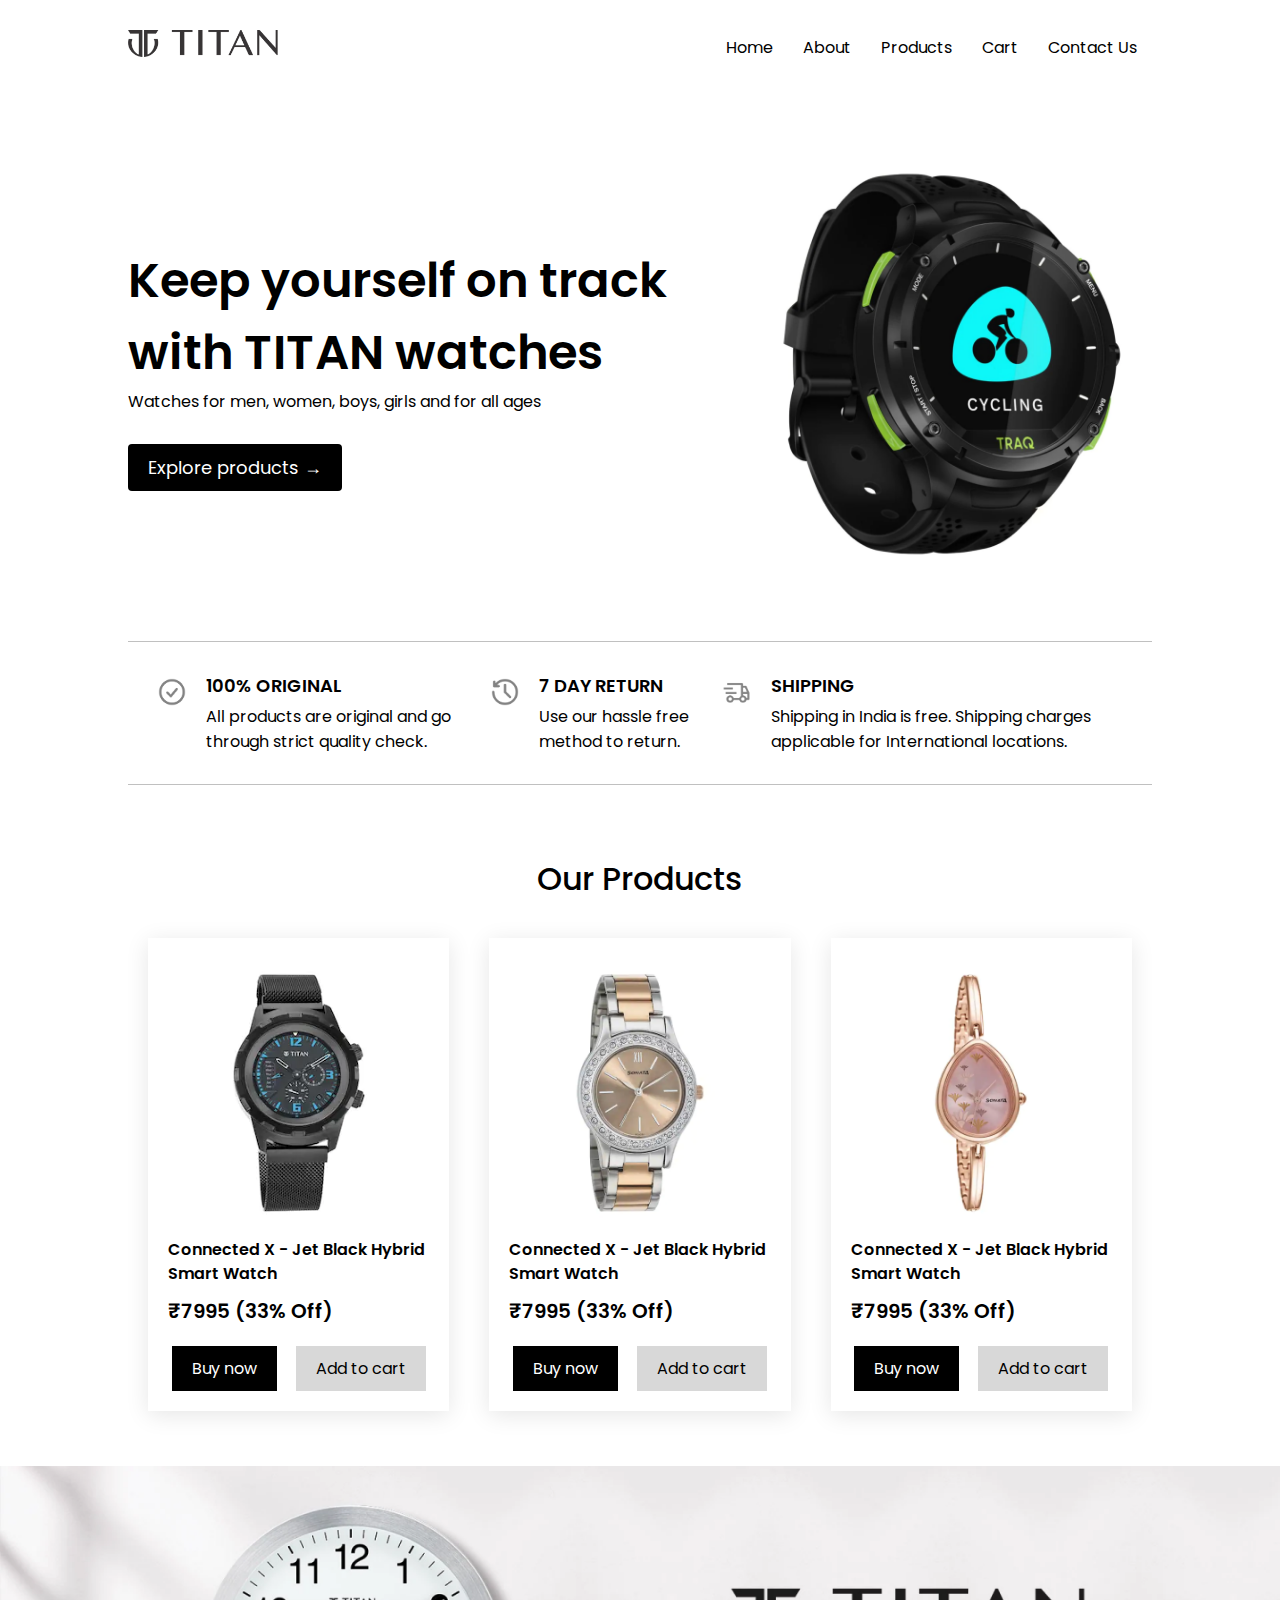
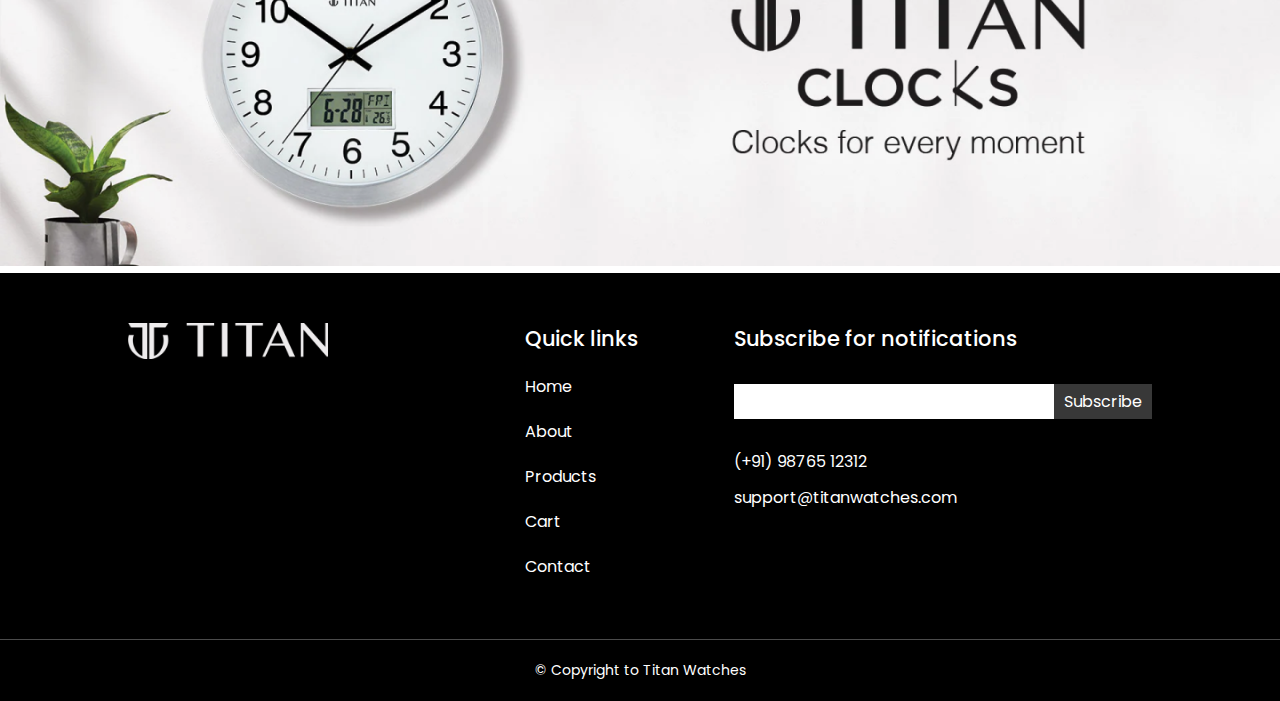
==== index.html @ 7f7f00b6 "product, about, home page completed" ====
<!DOCTYPE html>
<html lang="en">
    <head>
        <meta charset="UTF-8" />
        <meta http-equiv="X-UA-Compatible" content="IE=edge" />
        <meta name="viewport" content="width=device-width, initial-scale=1.0" />
        <title>Titan watch</title>

        <!-- Google font : poppins -->
        <link rel="preconnect" href="https://fonts.googleapis.com" />
        <link rel="preconnect" href="https://fonts.gstatic.com" crossorigin />
        <link
            href="https://fonts.googleapis.com/css2?family=Poppins:wght@200;300;400;500;600;700;800;900&display=swap"
            rel="stylesheet"
        />

        <!-- external stylesheet -->
        <link rel="stylesheet" href="style.css" />
    </head>

    <body>
        <div class="container">
            <header>
                <nav class="navbar">
                    <ul>
                        <div class="logo-container">
                            <li>
                                <img
                                    src="./images/logo-black.png"
                                    alt="Titan Logo"
                                />
                            </li>
                        </div>
                        <div class="nav__items">
                            <li class="nav__item">
                                <a href="./index.html">Home</a>
                            </li>
                            <li class="nav__item">
                                <a href="./about.html">About</a>
                            </li>
                            <li class="nav__item">
                                <a href="./products.html">Products</a>
                            </li>
                            <li class="nav__item">
                                <a href="./cart.html">Cart</a>
                            </li>
                            <li class="nav__item">
                                <a href="./contact.html">Contact Us</a>
                            </li>
                        </div>
                    </ul>
                </nav>
            </header>
            <div class="hero">
                <div class="hero__content">
                    <h1 class="hero__heading">
                        Keep yourself on track with TITAN watches
                    </h1>
                    <p class="hero__description">
                        Watches for men, women, boys, girls and for all ages
                    </p>
                    <a href="./products.html">
                        <button class="hero__cta">
                            Explore products &rarr;
                        </button>
                    </a>
                </div>
                <div class="hero__image">
                    <img src="./images/hero-watch.png" alt="" />
                </div>
            </div>
            <div class="features">
                <div class="feature">
                    <div class="feature__icon">
                        <img src="./images/icon-check.png" alt="" />
                    </div>
                    <div class="feature__content">
                        <h3 class="feature__heading">100% ORIGINAL</h3>
                        <p class="feature__description">
                            All products are original and go through strict
                            quality check.
                        </p>
                    </div>
                </div>
                <div class="feature">
                    <div class="feature__icon">
                        <img src="./images/icon-hisotry.png" alt="" />
                    </div>
                    <div class="feature__content">
                        <h3 class="feature__heading">7 DAY RETURN</h3>
                        <p class="feature__description">
                            Use our hassle free method to return.
                        </p>
                    </div>
                </div>
                <div class="feature">
                    <div class="feature__icon">
                        <img src="./images/icon-delivary.png" alt="" />
                    </div>
                    <div class="feature__content">
                        <h3 class="feature__heading">SHIPPING</h3>
                        <p class="feature__description">
                            Shipping in India is free. Shipping charges
                            applicable for International locations.
                        </p>
                    </div>
                </div>
            </div>

            <div class="products">
                <h1 class="products__heading">Our Products</h1>
                <div class="products__container">
                    <div class="product">
                        <div class="product__image">
                            <img src="./images/product-1.png" alt="" />
                        </div>
                        <div class="product__details">
                            <h3 class="product__name">
                                Connected X - Jet Black Hybrid Smart Watch
                            </h3>
                            <h2 class="product__price">₹7995 (33% Off)</h2>
                        </div>
                        <div class="product__buttons">
                            <button class="btn btn--buy">Buy now</button>
                            <button class="btn btn--cart">Add to cart</button>
                        </div>
                    </div>
                    <div class="product">
                        <div class="product__image">
                            <img src="./images/product-2.png" alt="" />
                        </div>
                        <div class="product__details">
                            <h3 class="product__name">
                                Connected X - Jet Black Hybrid Smart Watch
                            </h3>
                            <h2 class="product__price">₹7995 (33% Off)</h2>
                        </div>
                        <div class="product__buttons">
                            <button class="btn btn--buy">Buy now</button>
                            <button class="btn btn--cart">Add to cart</button>
                        </div>
                    </div>
                    <div class="product">
                        <div class="product__image">
                            <img src="./images/product-3.png" alt="" />
                        </div>
                        <div class="product__details">
                            <h3 class="product__name">
                                Connected X - Jet Black Hybrid Smart Watch
                            </h3>
                            <h2 class="product__price">₹7995 (33% Off)</h2>
                        </div>
                        <div class="product__buttons">
                            <button class="btn btn--buy">Buy now</button>
                            <button class="btn btn--cart">Add to cart</button>
                        </div>
                    </div>
                </div>
            </div>
        </div>

        <div class="subimage">
            <img src="./images/sub-image.png" alt="" />
        </div>

        <div class="footer__fullwidth">
            <footer class="container">
                <div class="footer__logo">
                    <img src="./images/logo-white.png" alt="" />
                </div>
                <div class="footer__links">
                    <h3 class="footer__heading">Quick links</h3>
                    <ul class="footer__navitems nav__items">
                        <li class="footer__navitem nav__item">
                            <a href="./index.html">Home</a>
                        </li>
                        <li class="footer__navitem nav__item">
                            <a href="./about.html">About</a>
                        </li>
                        <li class="footer__navitem nav__item">
                            <a href="./products.html">Products</a>
                        </li>
                        <li class="footer__navitem nav__item">
                            <a href="./cart.html">Cart</a>
                        </li>
                        <li class="footer__navitem nav__item">
                            <a href="./contact.html">Contact</a>
                        </li>
                    </ul>
                </div>
                <div class="footer__subscribe">
                    <h3 class="footer__heading">Subscribe for notifications</h3>
                    <form class="form">
                        <input type="text" />
                        <button>Subscribe</button>
                    </form>
                    <div class="footer__contact">
                        <p>(+91) 98765 12312</p>
                        <p>support@titanwatches.com</p>
                    </div>
                </div>
            </footer>
            <p class="copyright">&copy; Copyright to Titan Watches</p>
        </div>
    </body>
</html>
---- style.css ----
*,
*::after,
*::before {
    margin: 0;
    padding: 0;
    box-sizing: border-box;
    font-family: poppins, sans-serif;
    font-size: 16px;
}

.container {
    max-width: 1024px;
    margin: 0 auto;
}

body {
    font-size: 16px;
}

header {
    margin-top: 30px;
}

.navbar ul {
    list-style-type: none;
    display: flex;
    align-content: center;
    justify-content: space-between;
}

.logo-container img {
    width: 150px;
}

.nav__items {
    display: flex;
    align-items: center;
    list-style-type: none;
}

.nav__item a {
    color: black;
    padding: 10px 15px;
    text-decoration: none;
}

.nav__item a:hover {
    font-weight: 700;
}

.hero {
    display: flex;
    align-items: center;
    justify-content: center;
    margin: auto;
    margin-top: 100px;
    margin-bottom: 70px;
    /* background-color: orange; */
}

.hero__content {
}

.hero__heading {
    font-family: Poppins;
    font-style: normal;
    font-weight: 600;
    font-size: 48px;
}

.hero__description {
}

.hero__cta {
    padding: 10px 20px;
    background-color: black;
    font-size: 18px;
    border: none;
    color: white;
    margin-top: 30px;
    border-radius: 4px;
    cursor: pointer;
}

.hero__image img {
    width: 400px;
}

.features {
    display: flex;
    padding: 20px;
    border-top: 1px solid rgb(192, 192, 192);
    border-bottom: 1px solid rgb(192, 192, 192);
    margin-bottom: 50px;
}

.feature {
    display: flex;
    align-items: flex-start;
    /* background-color: purple; */
    margin: 10px;
}

.feature__icon {
    width: 50px;
    height: 40px;
    margin-right: 20px;
}

.feature__icon img {
    width: 100%;
    height: 100%;
    object-fit: contain;
}

.feature__heading {
    font-size: 18px;
    font-weight: 600;
    margin-bottom: 5px;
}

.products {
    /* background-color: gray; */
    margin-top: 70px;
}

.products__heading {
    text-align: center;
    margin: 30px 0px;
    font-size: 32px;
    font-weight: 500;
}

.products__container {
    display: flex;
}

.product {
    margin: 5px 20px;
    /* background-color: orange; */
    padding: 10px 20px;
    display: flex;
    align-items: center;
    flex-direction: column;
    box-shadow: 0px 4px 22px rgba(0, 0, 0, 0.1);
}

.product__image {
    width: 250px;
    height: 250px;
    margin: 20px 0;
}
.product__image img {
    width: 100%;
    height: 100%;
    object-fit: contain;
}

.product__details {
}

.product__name {
    font-weight: 600;
    font-size: 16px;
    line-height: 24px;
}

.product__price {
    margin-top: 10px;
    margin-bottom: 10px;
    font-weight: 600;
    font-size: 20px;
    line-height: 30px;
}

.product__buttons {
    margin: 10px 0;
}

.btn {
    padding: 10px 20px;
    background-color: none;
}

.btn--buy {
    background-color: black;
    color: white;
    border: none;
    margin-right: 15px;
}

.btn--cart {
    background-color: rgb(216, 216, 216);
    border: none;
}





.subimage {
    /* width: 100vw; */
    margin: 50px 0;
    margin-bottom: 0;
}

.subimage img{
    width: 100%;
    height : 100%;
    object-fit: contain;
}





.footer__fullwidth{
    background-color: black;
}

footer{
    padding: 50px 0;
    display: flex;
    align-items: flex-start;
    justify-content: space-between;
        background-color: black;
    color: white;
}

.footer__logo img{
    width: 200px;
}

.footer__navitems{
    flex-direction: column;
    align-items: flex-start;
}

.footer__heading{
    font-size: 21px;
    font-weight: 500;
    margin-bottom: 10px;
}

.footer__navitem{
    margin: 0;
    margin: 10px 0;
}

.footer__navitem a{
    color: white;
    margin: 0;
    padding: 0;
}

.footer__links{
    margin-left: 100px;
}

.footer__contact{
    margin-top: 30px;
}

.form{
    margin-top: 30px;
}

.form input{
    padding: 5px 5px;
    border: none;
}

.form button{
    padding: 5px 10px;
    margin-left: -10px;
    border: none;
    background-color: #383838;
    color: white;
}

.footer__contact p:nth-child(2){
    margin-top: 11px;
}

.copyright{
    color: rgb(255, 255, 255);
    text-align: center;
    padding: 20px;
    border-top: 1px solid rgba(199, 199, 199, 0.377);
    font-size: 14px;
}
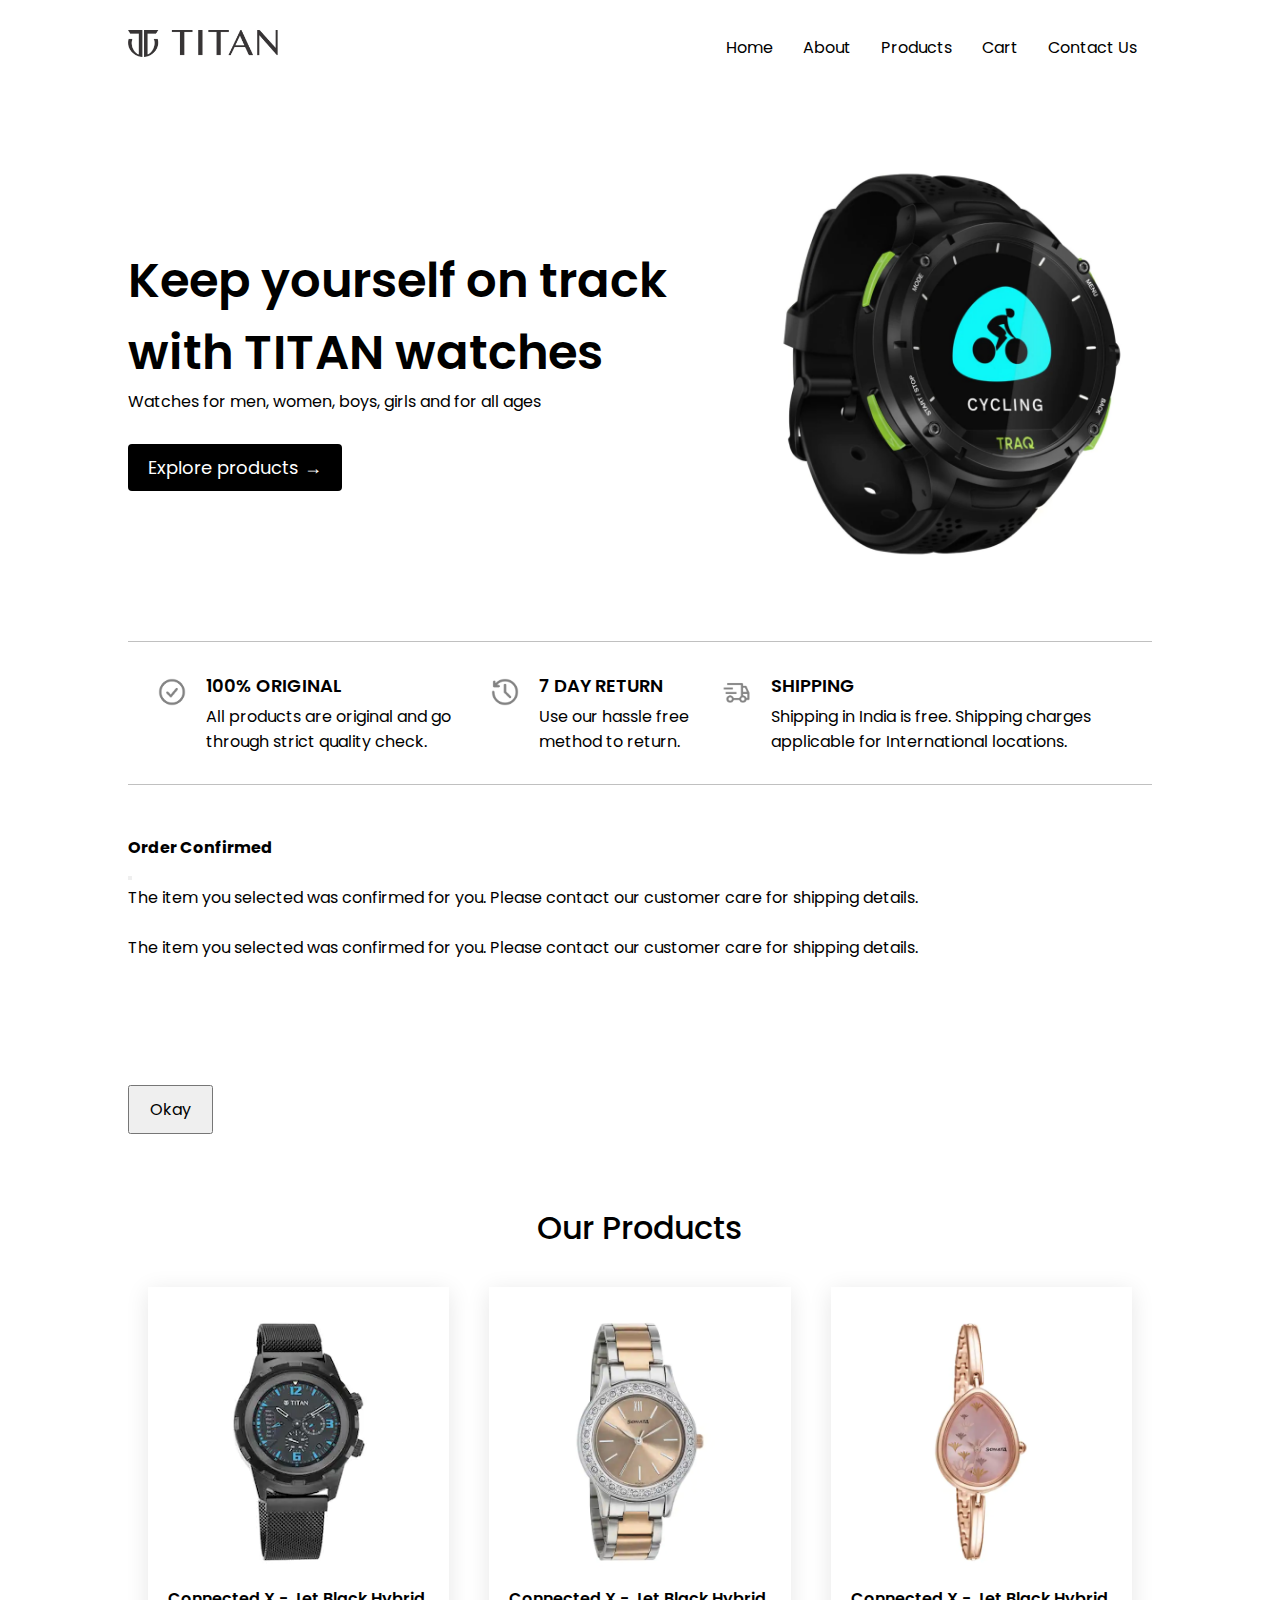
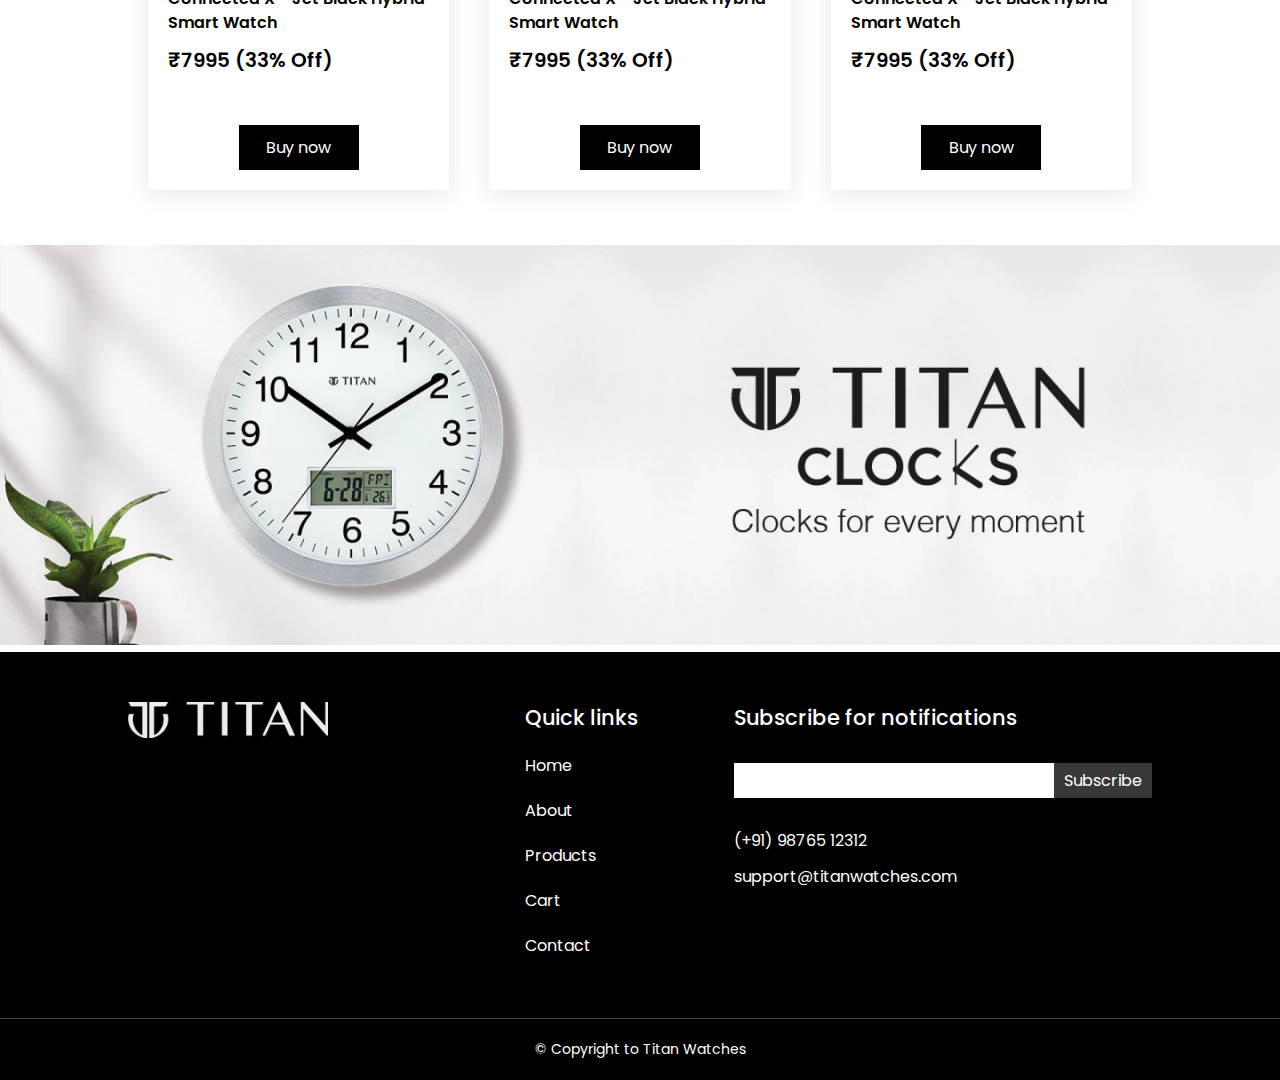
==== commit 544d6757: "popups created" ====
--- a/index.html
+++ b/index.html
@@ -1,206 +1,284 @@
 <!DOCTYPE html>
 <html lang="en">
-    <head>
-        <meta charset="UTF-8" />
-        <meta http-equiv="X-UA-Compatible" content="IE=edge" />
-        <meta name="viewport" content="width=device-width, initial-scale=1.0" />
-        <title>Titan watch</title>
-
-        <!-- Google font : poppins -->
-        <link rel="preconnect" href="https://fonts.googleapis.com" />
-        <link rel="preconnect" href="https://fonts.gstatic.com" crossorigin />
-        <link
-            href="https://fonts.googleapis.com/css2?family=Poppins:wght@200;300;400;500;600;700;800;900&display=swap"
-            rel="stylesheet"
-        />
-
-        <!-- external stylesheet -->
-        <link rel="stylesheet" href="style.css" />
-    </head>
-
-    <body>
-        <div class="container">
-            <header>
-                <nav class="navbar">
-                    <ul>
-                        <div class="logo-container">
-                            <li>
-                                <img
-                                    src="./images/logo-black.png"
-                                    alt="Titan Logo"
-                                />
-                            </li>
+
+<head>
+    <meta charset="UTF-8" />
+    <meta http-equiv="X-UA-Compatible" content="IE=edge" />
+    <meta name="viewport" content="width=device-width, initial-scale=1.0" />
+    <title>Titan watch</title>
+
+    <!-- bootstrap -->
+    <!-- CSS only -->
+    <link href="https://cdn.jsdelivr.net/npm/bootstrap@5.1.3/dist/css/bootstrap.min.css" rel="stylesheet"
+        integrity="sha384-1BmE4kWBq78iYhFldvKuhfTAU6auU8tT94WrHftjDbrCEXSU1oBoqyl2QvZ6jIW3" crossorigin="anonymous">
+
+    <!-- Google font : poppins -->
+    <link rel="preconnect" href="https://fonts.googleapis.com" />
+    <link rel="preconnect" href="https://fonts.gstatic.com" crossorigin />
+    <link href="https://fonts.googleapis.com/css2?family=Poppins:wght@200;300;400;500;600;700;800;900&display=swap"
+        rel="stylesheet" />
+
+    <!-- external stylesheet -->
+    <link rel="stylesheet" href="style.css" />
+
+    <style>
+        svg {
+            display: block;
+            height: 100px;
+            width: 100pxvw;
+            color: #1eff62;
+            /* SVG path use currentColor to inherit this */
+        }
+
+        .circle {
+            stroke-dasharray: 76;
+            stroke-dashoffset: 76;
+            -webkit-animation: draw 1s forwards;
+            animation: draw 1s forwards;
+        }
+
+        .tick {
+            stroke-dasharray: 18;
+            stroke-dashoffset: 18;
+            -webkit-animation: draw 1s forwards 1s;
+            animation: draw 1s forwards 1s;
+        }
+
+        @-webkit-keyframes draw {
+            to {
+                stroke-dashoffset: 0;
+            }
+        }
+
+        @keyframes draw {
+            to {
+                stroke-dashoffset: 0;
+            }
+        }
+    </style>
+</head>
+
+<body>
+    <div class="container">
+        <header>
+            <nav class="navbar">
+                <ul>
+                    <div class="logo-container">
+                        <li>
+                            <img src="./images/logo-black.png" alt="Titan Logo" />
+                        </li>
+                    </div>
+                    <div class="nav__items">
+                        <li class="nav__item">
+                            <a href="./index.html">Home</a>
+                        </li>
+                        <li class="nav__item">
+                            <a href="./about.html">About</a>
+                        </li>
+                        <li class="nav__item">
+                            <a href="./products.html">Products</a>
+                        </li>
+                        <li class="nav__item">
+                            <a href="./cart.html">Cart</a>
+                        </li>
+                        <li class="nav__item">
+                            <a href="./contact.html">Contact Us</a>
+                        </li>
+                    </div>
+                </ul>
+            </nav>
+        </header>
+        <div class="hero">
+            <div class="hero__content">
+                <h1 class="hero__heading">
+                    Keep yourself on track with TITAN watches
+                </h1>
+                <p class="hero__description">
+                    Watches for men, women, boys, girls and for all ages
+                </p>
+                <a href="./products.html">
+                    <button class="hero__cta">
+                        Explore products &rarr;
+                    </button>
+                </a>
+            </div>
+            <div class="hero__image">
+                <img src="./images/hero-watch.png" alt="" />
+            </div>
+        </div>
+        <div class="features">
+            <div class="feature">
+                <div class="feature__icon">
+                    <img src="./images/icon-check.png" alt="" />
+                </div>
+                <div class="feature__content">
+                    <h3 class="feature__heading">100% ORIGINAL</h3>
+                    <p class="feature__description">
+                        All products are original and go through strict
+                        quality check.
+                    </p>
+                </div>
+            </div>
+            <div class="feature">
+                <div class="feature__icon">
+                    <img src="./images/icon-hisotry.png" alt="" />
+                </div>
+                <div class="feature__content">
+                    <h3 class="feature__heading">7 DAY RETURN</h3>
+                    <p class="feature__description">
+                        Use our hassle free method to return.
+                    </p>
+                </div>
+            </div>
+            <div class="feature">
+                <div class="feature__icon">
+                    <img src="./images/icon-delivary.png" alt="" />
+                </div>
+                <div class="feature__content">
+                    <h3 class="feature__heading">SHIPPING</h3>
+                    <p class="feature__description">
+                        Shipping in India is free. Shipping charges
+                        applicable for International locations.
+                    </p>
+                </div>
+            </div>
+        </div>
+
+        <div class="modal fade" id="product" tabindex="-1" aria-labelledby="exampleModalLabel" aria-hidden="true">
+            <div class="modal-dialog">
+                <div class="modal-content">
+                    <div class="modal-header">
+                        <h5 class="modal-title" id="exampleModalLabel">Order Confirmed</h5>
+                        <button type="button" class="btn-close" data-bs-dismiss="modal" aria-label="Close"></button>
+                    </div>
+                    <div class="modal-body">
+                        The item you selected was confirmed for you. Please contact our customer care for shipping
+                        details.
+                        <br><br>
+                        <div class="modal-body">
+                            The item you selected was confirmed for you. Please contact our customer care for shipping
+                            details.
+                            <br><br>
+                            <div class="d-flex align-items-center justify-content-center">
+                                <svg viewBox="0 0 26 26" xmlns="http://www.w3.org/2000/svg">
+                                    <g stroke="currentColor" stroke-width="2" fill="none" fill-rule="evenodd"
+                                        stroke-linecap="round" stroke-linejoin="round">
+                                        <path class="circle"
+                                            d="M13 1C6.372583 1 1 6.372583 1 13s5.372583 12 12 12 12-5.372583 12-12S19.627417 1 13 1z" />
+                                        <path class="tick" d="M6.5 13.5L10 17 l8.808621-8.308621" />
+                                    </g>
+                                </svg>
+                            </div>
                         </div>
-                        <div class="nav__items">
-                            <li class="nav__item">
-                                <a href="./index.html">Home</a>
-                            </li>
-                            <li class="nav__item">
-                                <a href="./about.html">About</a>
-                            </li>
-                            <li class="nav__item">
-                                <a href="./products.html">Products</a>
-                            </li>
-                            <li class="nav__item">
-                                <a href="./cart.html">Cart</a>
-                            </li>
-                            <li class="nav__item">
-                                <a href="./contact.html">Contact Us</a>
-                            </li>
-                        </div>
-                    </ul>
-                </nav>
-            </header>
-            <div class="hero">
-                <div class="hero__content">
-                    <h1 class="hero__heading">
-                        Keep yourself on track with TITAN watches
-                    </h1>
-                    <p class="hero__description">
-                        Watches for men, women, boys, girls and for all ages
-                    </p>
-                    <a href="./products.html">
-                        <button class="hero__cta">
-                            Explore products &rarr;
-                        </button>
-                    </a>
-                </div>
-                <div class="hero__image">
-                    <img src="./images/hero-watch.png" alt="" />
-                </div>
-            </div>
-            <div class="features">
-                <div class="feature">
-                    <div class="feature__icon">
-                        <img src="./images/icon-check.png" alt="" />
-                    </div>
-                    <div class="feature__content">
-                        <h3 class="feature__heading">100% ORIGINAL</h3>
-                        <p class="feature__description">
-                            All products are original and go through strict
-                            quality check.
-                        </p>
-                    </div>
-                </div>
-                <div class="feature">
-                    <div class="feature__icon">
-                        <img src="./images/icon-hisotry.png" alt="" />
-                    </div>
-                    <div class="feature__content">
-                        <h3 class="feature__heading">7 DAY RETURN</h3>
-                        <p class="feature__description">
-                            Use our hassle free method to return.
-                        </p>
-                    </div>
-                </div>
-                <div class="feature">
-                    <div class="feature__icon">
-                        <img src="./images/icon-delivary.png" alt="" />
-                    </div>
-                    <div class="feature__content">
-                        <h3 class="feature__heading">SHIPPING</h3>
-                        <p class="feature__description">
-                            Shipping in India is free. Shipping charges
-                            applicable for International locations.
-                        </p>
-                    </div>
-                </div>
-            </div>
-
-            <div class="products">
-                <h1 class="products__heading">Our Products</h1>
-                <div class="products__container">
-                    <div class="product">
-                        <div class="product__image">
-                            <img src="./images/product-1.png" alt="" />
-                        </div>
-                        <div class="product__details">
-                            <h3 class="product__name">
-                                Connected X - Jet Black Hybrid Smart Watch
-                            </h3>
-                            <h2 class="product__price">₹7995 (33% Off)</h2>
-                        </div>
-                        <div class="product__buttons">
-                            <button class="btn btn--buy">Buy now</button>
-                            <button class="btn btn--cart">Add to cart</button>
-                        </div>
-                    </div>
-                    <div class="product">
-                        <div class="product__image">
-                            <img src="./images/product-2.png" alt="" />
-                        </div>
-                        <div class="product__details">
-                            <h3 class="product__name">
-                                Connected X - Jet Black Hybrid Smart Watch
-                            </h3>
-                            <h2 class="product__price">₹7995 (33% Off)</h2>
-                        </div>
-                        <div class="product__buttons">
-                            <button class="btn btn--buy">Buy now</button>
-                            <button class="btn btn--cart">Add to cart</button>
-                        </div>
-                    </div>
-                    <div class="product">
-                        <div class="product__image">
-                            <img src="./images/product-3.png" alt="" />
-                        </div>
-                        <div class="product__details">
-                            <h3 class="product__name">
-                                Connected X - Jet Black Hybrid Smart Watch
-                            </h3>
-                            <h2 class="product__price">₹7995 (33% Off)</h2>
-                        </div>
-                        <div class="product__buttons">
-                            <button class="btn btn--buy">Buy now</button>
-                            <button class="btn btn--cart">Add to cart</button>
-                        </div>
-                    </div>
-                </div>
-            </div>
-        </div>
-
-        <div class="subimage">
-            <img src="./images/sub-image.png" alt="" />
-        </div>
-
-        <div class="footer__fullwidth">
-            <footer class="container">
-                <div class="footer__logo">
-                    <img src="./images/logo-white.png" alt="" />
-                </div>
-                <div class="footer__links">
-                    <h3 class="footer__heading">Quick links</h3>
-                    <ul class="footer__navitems nav__items">
-                        <li class="footer__navitem nav__item">
-                            <a href="./index.html">Home</a>
-                        </li>
-                        <li class="footer__navitem nav__item">
-                            <a href="./about.html">About</a>
-                        </li>
-                        <li class="footer__navitem nav__item">
-                            <a href="./products.html">Products</a>
-                        </li>
-                        <li class="footer__navitem nav__item">
-                            <a href="./cart.html">Cart</a>
-                        </li>
-                        <li class="footer__navitem nav__item">
-                            <a href="./contact.html">Contact</a>
-                        </li>
-                    </ul>
-                </div>
-                <div class="footer__subscribe">
-                    <h3 class="footer__heading">Subscribe for notifications</h3>
-                    <form class="form">
-                        <input type="text" />
-                        <button>Subscribe</button>
-                    </form>
-                    <div class="footer__contact">
-                        <p>(+91) 98765 12312</p>
-                        <p>support@titanwatches.com</p>
-                    </div>
-                </div>
-            </footer>
-            <p class="copyright">&copy; Copyright to Titan Watches</p>
-        </div>
-    </body>
-</html>
+                    </div>
+                    <div class="modal-footer">
+                        <button type="button" class="btn btn-secondary" data-bs-dismiss="modal">Okay</button>
+                    </div>
+                </div>
+            </div>
+        </div>
+
+
+        <div class="products">
+            <h1 class="products__heading">Our Products</h1>
+            <div class="products__container">
+                <div class="product">
+                    <div class="product__image">
+                        <img src="./images/product-1.png" alt="" />
+                    </div>
+                    <div class="product__details">
+                        <h3 class="product__name">
+                            Connected X - Jet Black Hybrid Smart Watch
+                        </h3>
+                        <h2 class="product__price">₹7995 (33% Off)</h2>
+                    </div>
+                    <div class="product__buttons">
+                        <button class="btn btn--buy" data-bs-toggle="modal" data-bs-target="#product">Buy now</button>
+                        <!-- <button class="btn btn--cart">Add to   cart</button> -->
+                    </div>
+                </div>
+                <div class="product">
+                    <div class="product__image">
+                        <img src="./images/product-2.png" alt="" />
+                    </div>
+                    <div class="product__details">
+                        <h3 class="product__name">
+                            Connected X - Jet Black Hybrid Smart Watch
+                        </h3>
+                        <h2 class="product__price">₹7995 (33% Off)</h2>
+                    </div>
+                    <div class="product__buttons">
+                        <button class="btn btn--buy" data-bs-toggle="modal" data-bs-target="#product">Buy now</button>
+                        <!-- <button class="btn btn--cart">Add to cart</button> -->
+                    </div>
+                </div>
+                <div class="product">
+                    <div class="product__image">
+                        <img src="./images/product-3.png" alt="" />
+                    </div>
+                    <div class="product__details">
+                        <h3 class="product__name">
+                            Connected X - Jet Black Hybrid Smart Watch
+                        </h3>
+                        <h2 class="product__price">₹7995 (33% Off)</h2>
+                    </div>
+                    <div class="product__buttons">
+                        <button class="btn btn--buy" data-bs-toggle="modal" data-bs-target="#product">Buy now</button>
+                        <!-- <button class="btn btn--cart">Add to cart</button> -->
+                    </div>
+                </div>
+            </div>
+        </div>
+    </div>
+
+    <div class="subimage">
+        <img src="./images/sub-image.png" alt="" />
+    </div>
+
+    <div class="footer__fullwidth">
+        <footer class="container">
+            <div class="footer__logo">
+                <img src="./images/logo-white.png" alt="" />
+            </div>
+            <div class="footer__links">
+                <h3 class="footer__heading">Quick links</h3>
+                <ul class="footer__navitems nav__items">
+                    <li class="footer__navitem nav__item">
+                        <a href="./index.html">Home</a>
+                    </li>
+                    <li class="footer__navitem nav__item">
+                        <a href="./about.html">About</a>
+                    </li>
+                    <li class="footer__navitem nav__item">
+                        <a href="./products.html">Products</a>
+                    </li>
+                    <li class="footer__navitem nav__item">
+                        <a href="./cart.html">Cart</a>
+                    </li>
+                    <li class="footer__navitem nav__item">
+                        <a href="./contact.html">Contact</a>
+                    </li>
+                </ul>
+            </div>
+            <div class="footer__subscribe">
+                <h3 class="footer__heading">Subscribe for notifications</h3>
+                <form class="form">
+                    <input type="text" />
+                    <button>Subscribe</button>
+                </form>
+                <div class="footer__contact">
+                    <p>(+91) 98765 12312</p>
+                    <p>support@titanwatches.com</p>
+                </div>
+            </div>
+        </footer>
+        <p class="copyright">&copy; Copyright to Titan Watches</p>
+    </div>
+
+    <!-- JavaScript Bundle with Popper -->
+    <script src="https://cdn.jsdelivr.net/npm/bootstrap@5.1.3/dist/js/bootstrap.bundle.min.js"
+        integrity="sha384-ka7Sk0Gln4gmtz2MlQnikT1wXgYsOg+OMhuP+IlRH9sENBO0LRn5q+8nbTov4+1p"
+        crossorigin="anonymous"></script>
+</body>
+
+</html>--- a/style.css
+++ b/style.css
@@ -26,6 +26,7 @@
     display: flex;
     align-content: center;
     justify-content: space-between;
+    width: 100%;
 }
 
 .logo-container img {
@@ -187,6 +188,8 @@
     color: white;
     border: none;
     margin-right: 15px;
+    width: 100%;
+    margin-top: 30px;
 }
 
 .btn--cart {
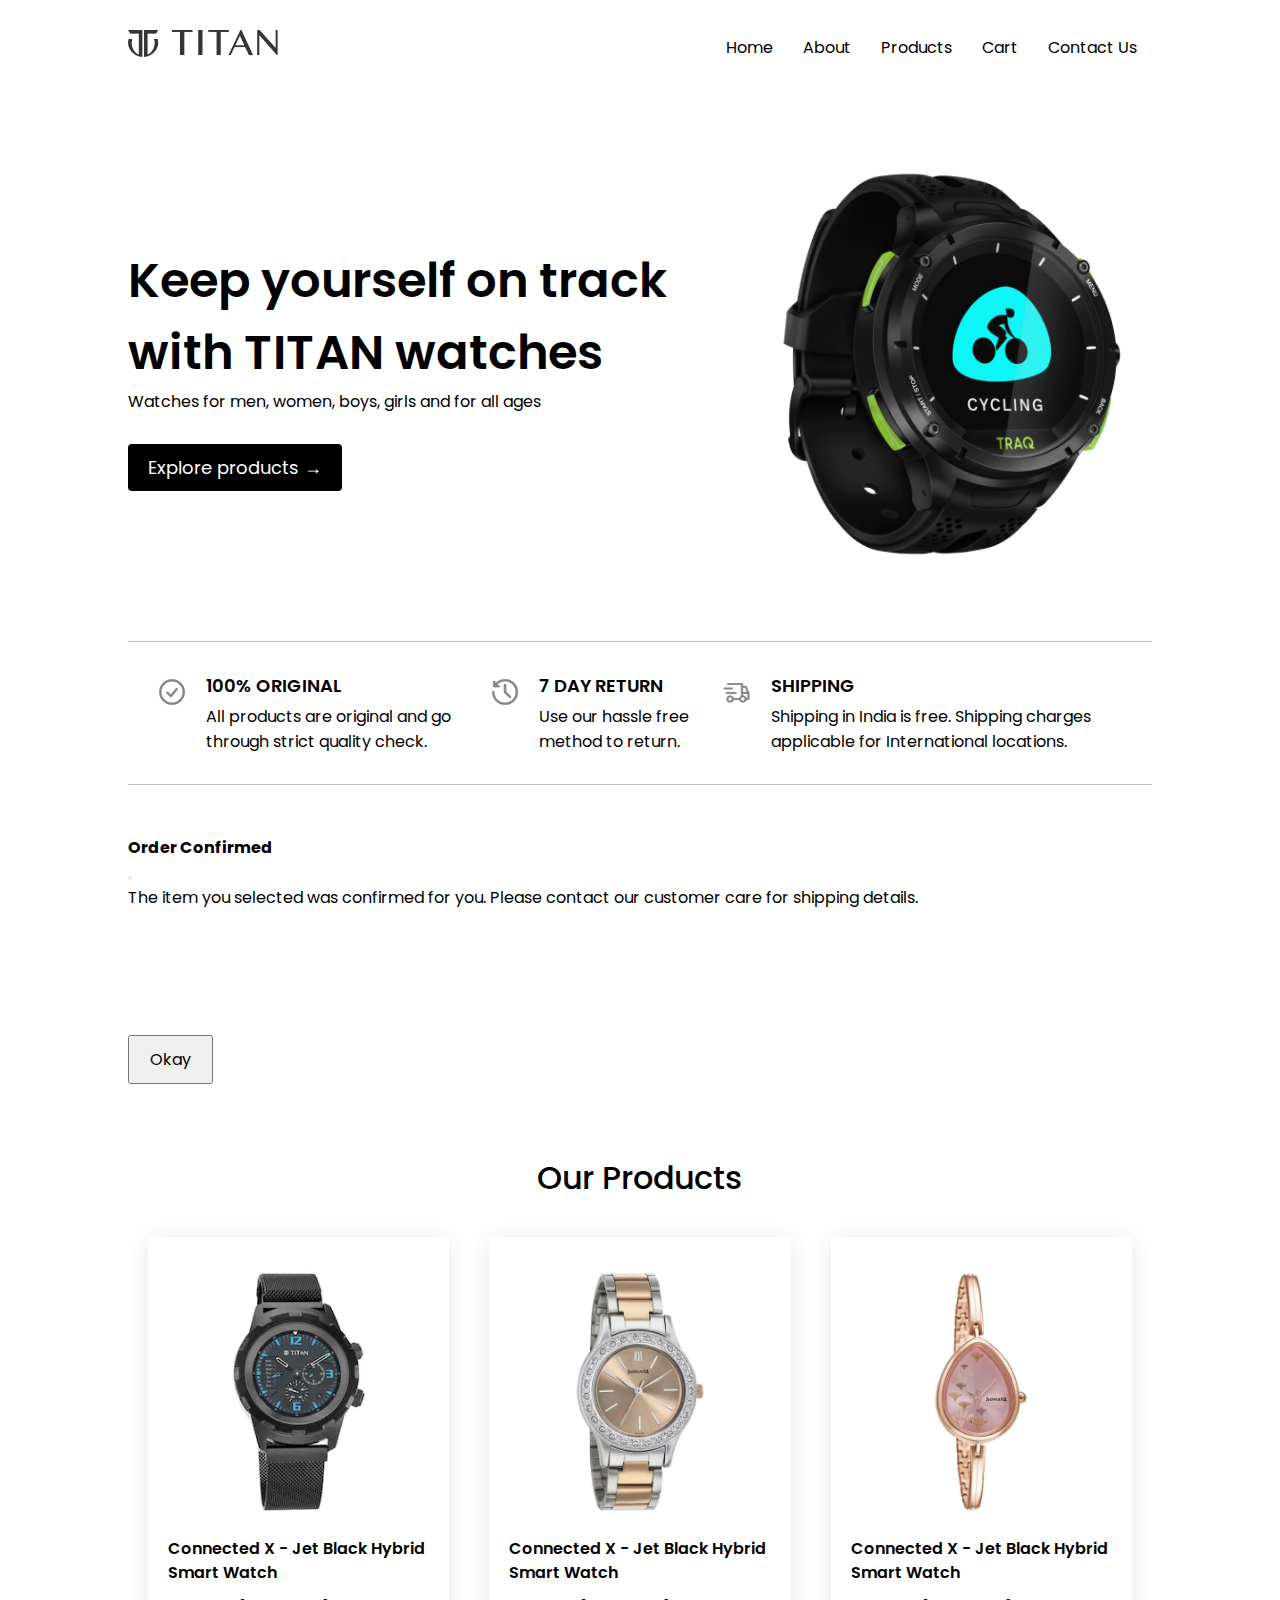
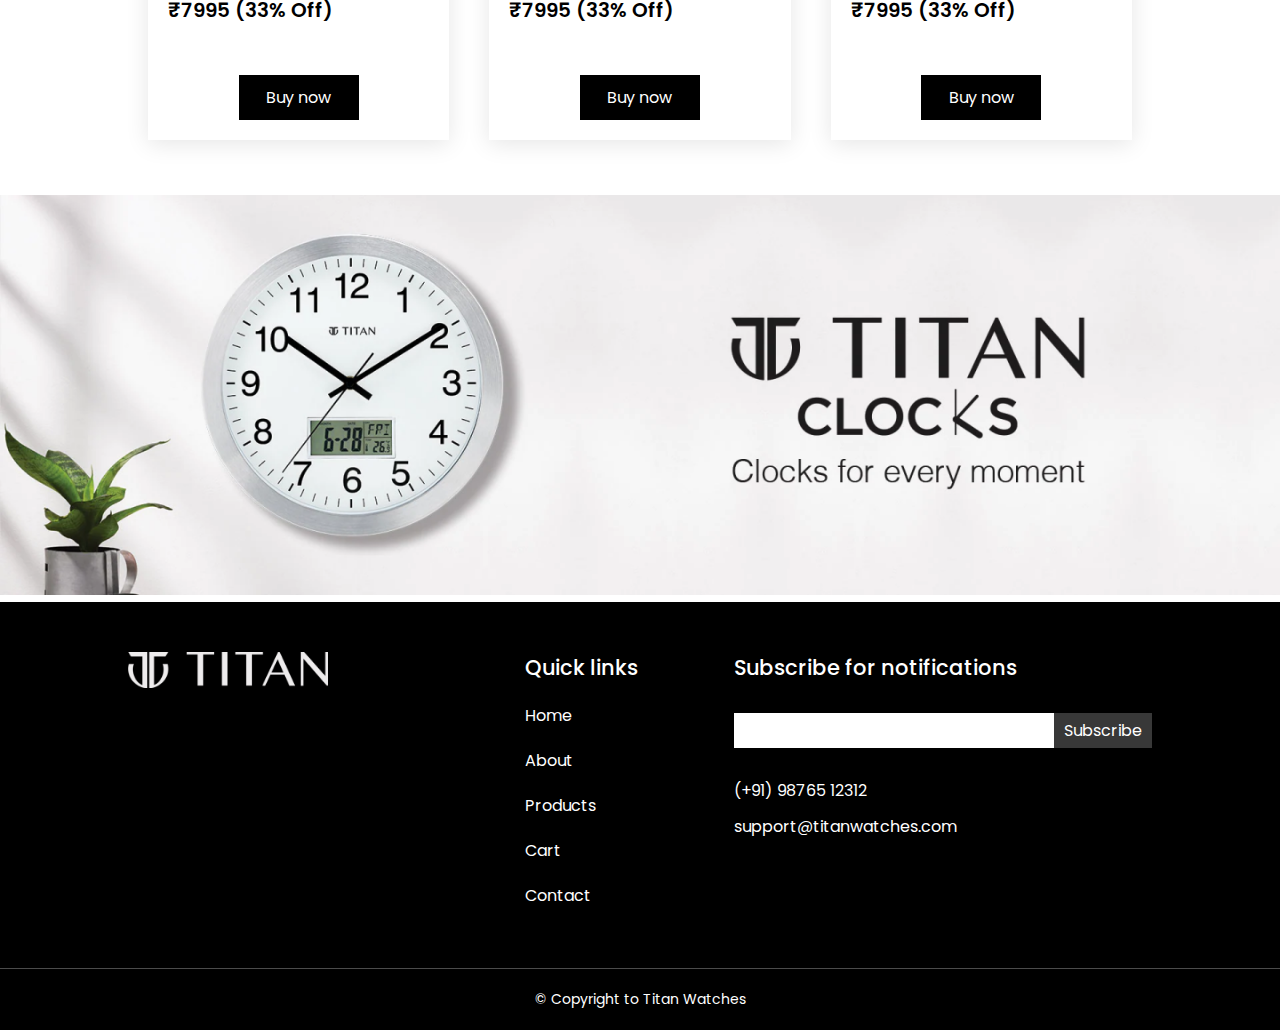
==== commit 512397a1: "popups bug fixed" ====
--- a/index.html
+++ b/index.html
@@ -1,284 +1,282 @@
 <!DOCTYPE html>
 <html lang="en">
-
-<head>
-    <meta charset="UTF-8" />
-    <meta http-equiv="X-UA-Compatible" content="IE=edge" />
-    <meta name="viewport" content="width=device-width, initial-scale=1.0" />
-    <title>Titan watch</title>
-
-    <!-- bootstrap -->
-    <!-- CSS only -->
-    <link href="https://cdn.jsdelivr.net/npm/bootstrap@5.1.3/dist/css/bootstrap.min.css" rel="stylesheet"
-        integrity="sha384-1BmE4kWBq78iYhFldvKuhfTAU6auU8tT94WrHftjDbrCEXSU1oBoqyl2QvZ6jIW3" crossorigin="anonymous">
-
-    <!-- Google font : poppins -->
-    <link rel="preconnect" href="https://fonts.googleapis.com" />
-    <link rel="preconnect" href="https://fonts.gstatic.com" crossorigin />
-    <link href="https://fonts.googleapis.com/css2?family=Poppins:wght@200;300;400;500;600;700;800;900&display=swap"
-        rel="stylesheet" />
-
-    <!-- external stylesheet -->
-    <link rel="stylesheet" href="style.css" />
-
-    <style>
-        svg {
-            display: block;
-            height: 100px;
-            width: 100pxvw;
-            color: #1eff62;
-            /* SVG path use currentColor to inherit this */
-        }
-
-        .circle {
-            stroke-dasharray: 76;
-            stroke-dashoffset: 76;
-            -webkit-animation: draw 1s forwards;
-            animation: draw 1s forwards;
-        }
-
-        .tick {
-            stroke-dasharray: 18;
-            stroke-dashoffset: 18;
-            -webkit-animation: draw 1s forwards 1s;
-            animation: draw 1s forwards 1s;
-        }
-
-        @-webkit-keyframes draw {
-            to {
-                stroke-dashoffset: 0;
-            }
-        }
-
-        @keyframes draw {
-            to {
-                stroke-dashoffset: 0;
-            }
-        }
-    </style>
-</head>
-
-<body>
-    <div class="container">
-        <header>
-            <nav class="navbar">
-                <ul>
-                    <div class="logo-container">
-                        <li>
-                            <img src="./images/logo-black.png" alt="Titan Logo" />
-                        </li>
-                    </div>
-                    <div class="nav__items">
-                        <li class="nav__item">
+    <head>
+        <meta charset="UTF-8" />
+        <meta http-equiv="X-UA-Compatible" content="IE=edge" />
+        <meta name="viewport" content="width=device-width, initial-scale=1.0" />
+        <title>Titan watch</title>
+
+            <!-- bootstrap -->
+            <!-- CSS only -->
+            <link href="https://cdn.jsdelivr.net/npm/bootstrap@5.1.3/dist/css/bootstrap.min.css" rel="stylesheet"
+                integrity="sha384-1BmE4kWBq78iYhFldvKuhfTAU6auU8tT94WrHftjDbrCEXSU1oBoqyl2QvZ6jIW3" crossorigin="anonymous">
+
+        <!-- Google font : poppins -->
+        <link rel="preconnect" href="https://fonts.googleapis.com" />
+        <link rel="preconnect" href="https://fonts.gstatic.com" crossorigin />
+        <link
+            href="https://fonts.googleapis.com/css2?family=Poppins:wght@200;300;400;500;600;700;800;900&display=swap"
+            rel="stylesheet"
+        />
+
+        <!-- external stylesheet -->
+        <link rel="stylesheet" href="style.css" />
+
+            <style>
+                svg {
+                    display: block;
+                    height: 100px;
+                    width: 100pxvw;
+                    color: #1eff62;
+                    /* SVG path use currentColor to inherit this */
+                }
+            
+                .circle {
+                    stroke-dasharray: 76;
+                    stroke-dashoffset: 76;
+                    -webkit-animation: draw 1s forwards;
+                    animation: draw 1s forwards;
+                }
+            
+                .tick {
+                    stroke-dasharray: 18;
+                    stroke-dashoffset: 18;
+                    -webkit-animation: draw 1s forwards 1s;
+                    animation: draw 1s forwards 1s;
+                }
+            
+                @-webkit-keyframes draw {
+                    to {
+                        stroke-dashoffset: 0;
+                    }
+                }
+            
+                @keyframes draw {
+                    to {
+                        stroke-dashoffset: 0;
+                    }
+                }
+            </style>
+    </head>
+
+    <body>
+        <div class="container">
+            <header>
+                <nav class="navbar">
+                    <ul>
+                        <div class="logo-container">
+                            <li>
+                                <img
+                                    src="./images/logo-black.png"
+                                    alt="Titan Logo"
+                                />
+                            </li>
+                        </div>
+                        <div class="nav__items">
+                            <li class="nav__item">
+                                <a href="./index.html">Home</a>
+                            </li>
+                            <li class="nav__item">
+                                <a href="./about.html">About</a>
+                            </li>
+                            <li class="nav__item">
+                                <a href="./products.html">Products</a>
+                            </li>
+                            <li class="nav__item">
+                                <a href="./cart.html">Cart</a>
+                            </li>
+                            <li class="nav__item">
+                                <a href="./contact.html">Contact Us</a>
+                            </li>
+                        </div>
+                    </ul>
+                </nav>
+            </header>
+            <div class="hero">
+                <div class="hero__content">
+                    <h1 class="hero__heading">
+                        Keep yourself on track with TITAN watches
+                    </h1>
+                    <p class="hero__description">
+                        Watches for men, women, boys, girls and for all ages
+                    </p>
+                    <a href="./products.html">
+                        <button class="hero__cta">
+                            Explore products &rarr;
+                        </button>
+                    </a>
+                </div>
+                <div class="hero__image">
+                    <img src="./images/hero-watch.png" alt="" />
+                </div>
+            </div>
+            <div class="features">
+                <div class="feature">
+                    <div class="feature__icon">
+                        <img src="./images/icon-check.png" alt="" />
+                    </div>
+                    <div class="feature__content">
+                        <h3 class="feature__heading">100% ORIGINAL</h3>
+                        <p class="feature__description">
+                            All products are original and go through strict
+                            quality check.
+                        </p>
+                    </div>
+                </div>
+                <div class="feature">
+                    <div class="feature__icon">
+                        <img src="./images/icon-hisotry.png" alt="" />
+                    </div>
+                    <div class="feature__content">
+                        <h3 class="feature__heading">7 DAY RETURN</h3>
+                        <p class="feature__description">
+                            Use our hassle free method to return.
+                        </p>
+                    </div>
+                </div>
+                <div class="feature">
+                    <div class="feature__icon">
+                        <img src="./images/icon-delivary.png" alt="" />
+                    </div>
+                    <div class="feature__content">
+                        <h3 class="feature__heading">SHIPPING</h3>
+                        <p class="feature__description">
+                            Shipping in India is free. Shipping charges
+                            applicable for International locations.
+                        </p>
+                    </div>
+                </div>
+            </div>
+
+    <div class="modal fade" id="product" tabindex="-1" aria-labelledby="exampleModalLabel" aria-hidden="true">
+        <div class="modal-dialog">
+            <div class="modal-content">
+                <div class="modal-header">
+                    <h5 class="modal-title" id="exampleModalLabel">Order Confirmed</h5>
+                    <button type="button" class="btn-close" data-bs-dismiss="modal" aria-label="Close"></button>
+                </div>
+                <div class="modal-body">
+                    The item you selected was confirmed for you. Please contact our customer care for shipping
+                    details.
+                    <br><br>
+                    <div class="d-flex align-items-center justify-content-center">
+                        <svg viewBox="0 0 26 26" xmlns="http://www.w3.org/2000/svg">
+                            <g stroke="currentColor" stroke-width="2" fill="none" fill-rule="evenodd" stroke-linecap="round"
+                                stroke-linejoin="round">
+                                <path class="circle"
+                                    d="M13 1C6.372583 1 1 6.372583 1 13s5.372583 12 12 12 12-5.372583 12-12S19.627417 1 13 1z" />
+                                <path class="tick" d="M6.5 13.5L10 17 l8.808621-8.308621" />
+                            </g>
+                        </svg>
+                    </div>
+                </div>
+                <div class="modal-footer">
+                    <button type="button" class="btn btn-secondary" data-bs-dismiss="modal">Okay</button>
+                </div>
+            </div>
+        </div>
+    </div>
+    
+    
+    <div class="products">
+        <h1 class="products__heading">Our Products</h1>
+        <div class="products__container">
+            <div class="product">
+                <div class="product__image">
+                    <img src="./images/product-1.png" alt="" />
+                </div>
+                <div class="product__details">
+                    <h3 class="product__name">
+                        Connected X - Jet Black Hybrid Smart Watch
+                    </h3>
+                    <h2 class="product__price">₹7995 (33% Off)</h2>
+                </div>
+                <div class="product__buttons">
+                    <button class="btn btn--buy" data-bs-toggle="modal" data-bs-target="#product">Buy now</button>
+                    <!-- <button class="btn btn--cart">Add to   cart</button> -->
+                </div>
+            </div>
+            <div class="product">
+                <div class="product__image">
+                    <img src="./images/product-2.png" alt="" />
+                </div>
+                <div class="product__details">
+                    <h3 class="product__name">
+                        Connected X - Jet Black Hybrid Smart Watch
+                    </h3>
+                    <h2 class="product__price">₹7995 (33% Off)</h2>
+                </div>
+                <div class="product__buttons">
+                    <button class="btn btn--buy" data-bs-toggle="modal" data-bs-target="#product">Buy now</button>
+                    <!-- <button class="btn btn--cart">Add to cart</button> -->
+                </div>
+            </div>
+            <div class="product">
+                <div class="product__image">
+                    <img src="./images/product-3.png" alt="" />
+                </div>
+                <div class="product__details">
+                    <h3 class="product__name">
+                        Connected X - Jet Black Hybrid Smart Watch
+                    </h3>
+                    <h2 class="product__price">₹7995 (33% Off)</h2>
+                </div>
+                <div class="product__buttons">
+                    <button class="btn btn--buy" data-bs-toggle="modal" data-bs-target="#product">Buy now</button>
+                    <!-- <button class="btn btn--cart">Add to cart</button> -->
+                </div>
+            </div>
+        </div>
+    </div>
+        </div>
+
+        <div class="subimage">
+            <img src="./images/sub-image.png" alt="" />
+        </div>
+
+        <div class="footer__fullwidth">
+            <footer class="container">
+                <div class="footer__logo">
+                    <img src="./images/logo-white.png" alt="" />
+                </div>
+                <div class="footer__links">
+                    <h3 class="footer__heading">Quick links</h3>
+                    <ul class="footer__navitems nav__items">
+                        <li class="footer__navitem nav__item">
                             <a href="./index.html">Home</a>
                         </li>
-                        <li class="nav__item">
+                        <li class="footer__navitem nav__item">
                             <a href="./about.html">About</a>
                         </li>
-                        <li class="nav__item">
+                        <li class="footer__navitem nav__item">
                             <a href="./products.html">Products</a>
                         </li>
-                        <li class="nav__item">
+                        <li class="footer__navitem nav__item">
                             <a href="./cart.html">Cart</a>
                         </li>
-                        <li class="nav__item">
-                            <a href="./contact.html">Contact Us</a>
-                        </li>
-                    </div>
-                </ul>
-            </nav>
-        </header>
-        <div class="hero">
-            <div class="hero__content">
-                <h1 class="hero__heading">
-                    Keep yourself on track with TITAN watches
-                </h1>
-                <p class="hero__description">
-                    Watches for men, women, boys, girls and for all ages
-                </p>
-                <a href="./products.html">
-                    <button class="hero__cta">
-                        Explore products &rarr;
-                    </button>
-                </a>
-            </div>
-            <div class="hero__image">
-                <img src="./images/hero-watch.png" alt="" />
-            </div>
-        </div>
-        <div class="features">
-            <div class="feature">
-                <div class="feature__icon">
-                    <img src="./images/icon-check.png" alt="" />
-                </div>
-                <div class="feature__content">
-                    <h3 class="feature__heading">100% ORIGINAL</h3>
-                    <p class="feature__description">
-                        All products are original and go through strict
-                        quality check.
-                    </p>
-                </div>
-            </div>
-            <div class="feature">
-                <div class="feature__icon">
-                    <img src="./images/icon-hisotry.png" alt="" />
-                </div>
-                <div class="feature__content">
-                    <h3 class="feature__heading">7 DAY RETURN</h3>
-                    <p class="feature__description">
-                        Use our hassle free method to return.
-                    </p>
-                </div>
-            </div>
-            <div class="feature">
-                <div class="feature__icon">
-                    <img src="./images/icon-delivary.png" alt="" />
-                </div>
-                <div class="feature__content">
-                    <h3 class="feature__heading">SHIPPING</h3>
-                    <p class="feature__description">
-                        Shipping in India is free. Shipping charges
-                        applicable for International locations.
-                    </p>
-                </div>
-            </div>
-        </div>
-
-        <div class="modal fade" id="product" tabindex="-1" aria-labelledby="exampleModalLabel" aria-hidden="true">
-            <div class="modal-dialog">
-                <div class="modal-content">
-                    <div class="modal-header">
-                        <h5 class="modal-title" id="exampleModalLabel">Order Confirmed</h5>
-                        <button type="button" class="btn-close" data-bs-dismiss="modal" aria-label="Close"></button>
-                    </div>
-                    <div class="modal-body">
-                        The item you selected was confirmed for you. Please contact our customer care for shipping
-                        details.
-                        <br><br>
-                        <div class="modal-body">
-                            The item you selected was confirmed for you. Please contact our customer care for shipping
-                            details.
-                            <br><br>
-                            <div class="d-flex align-items-center justify-content-center">
-                                <svg viewBox="0 0 26 26" xmlns="http://www.w3.org/2000/svg">
-                                    <g stroke="currentColor" stroke-width="2" fill="none" fill-rule="evenodd"
-                                        stroke-linecap="round" stroke-linejoin="round">
-                                        <path class="circle"
-                                            d="M13 1C6.372583 1 1 6.372583 1 13s5.372583 12 12 12 12-5.372583 12-12S19.627417 1 13 1z" />
-                                        <path class="tick" d="M6.5 13.5L10 17 l8.808621-8.308621" />
-                                    </g>
-                                </svg>
-                            </div>
-                        </div>
-                    </div>
-                    <div class="modal-footer">
-                        <button type="button" class="btn btn-secondary" data-bs-dismiss="modal">Okay</button>
-                    </div>
-                </div>
-            </div>
-        </div>
-
-
-        <div class="products">
-            <h1 class="products__heading">Our Products</h1>
-            <div class="products__container">
-                <div class="product">
-                    <div class="product__image">
-                        <img src="./images/product-1.png" alt="" />
-                    </div>
-                    <div class="product__details">
-                        <h3 class="product__name">
-                            Connected X - Jet Black Hybrid Smart Watch
-                        </h3>
-                        <h2 class="product__price">₹7995 (33% Off)</h2>
-                    </div>
-                    <div class="product__buttons">
-                        <button class="btn btn--buy" data-bs-toggle="modal" data-bs-target="#product">Buy now</button>
-                        <!-- <button class="btn btn--cart">Add to   cart</button> -->
-                    </div>
-                </div>
-                <div class="product">
-                    <div class="product__image">
-                        <img src="./images/product-2.png" alt="" />
-                    </div>
-                    <div class="product__details">
-                        <h3 class="product__name">
-                            Connected X - Jet Black Hybrid Smart Watch
-                        </h3>
-                        <h2 class="product__price">₹7995 (33% Off)</h2>
-                    </div>
-                    <div class="product__buttons">
-                        <button class="btn btn--buy" data-bs-toggle="modal" data-bs-target="#product">Buy now</button>
-                        <!-- <button class="btn btn--cart">Add to cart</button> -->
-                    </div>
-                </div>
-                <div class="product">
-                    <div class="product__image">
-                        <img src="./images/product-3.png" alt="" />
-                    </div>
-                    <div class="product__details">
-                        <h3 class="product__name">
-                            Connected X - Jet Black Hybrid Smart Watch
-                        </h3>
-                        <h2 class="product__price">₹7995 (33% Off)</h2>
-                    </div>
-                    <div class="product__buttons">
-                        <button class="btn btn--buy" data-bs-toggle="modal" data-bs-target="#product">Buy now</button>
-                        <!-- <button class="btn btn--cart">Add to cart</button> -->
-                    </div>
-                </div>
-            </div>
-        </div>
-    </div>
-
-    <div class="subimage">
-        <img src="./images/sub-image.png" alt="" />
-    </div>
-
-    <div class="footer__fullwidth">
-        <footer class="container">
-            <div class="footer__logo">
-                <img src="./images/logo-white.png" alt="" />
-            </div>
-            <div class="footer__links">
-                <h3 class="footer__heading">Quick links</h3>
-                <ul class="footer__navitems nav__items">
-                    <li class="footer__navitem nav__item">
-                        <a href="./index.html">Home</a>
-                    </li>
-                    <li class="footer__navitem nav__item">
-                        <a href="./about.html">About</a>
-                    </li>
-                    <li class="footer__navitem nav__item">
-                        <a href="./products.html">Products</a>
-                    </li>
-                    <li class="footer__navitem nav__item">
-                        <a href="./cart.html">Cart</a>
-                    </li>
-                    <li class="footer__navitem nav__item">
-                        <a href="./contact.html">Contact</a>
-                    </li>
-                </ul>
-            </div>
-            <div class="footer__subscribe">
-                <h3 class="footer__heading">Subscribe for notifications</h3>
-                <form class="form">
-                    <input type="text" />
-                    <button>Subscribe</button>
-                </form>
-                <div class="footer__contact">
-                    <p>(+91) 98765 12312</p>
-                    <p>support@titanwatches.com</p>
-                </div>
-            </div>
-        </footer>
-        <p class="copyright">&copy; Copyright to Titan Watches</p>
-    </div>
-
-    <!-- JavaScript Bundle with Popper -->
-    <script src="https://cdn.jsdelivr.net/npm/bootstrap@5.1.3/dist/js/bootstrap.bundle.min.js"
-        integrity="sha384-ka7Sk0Gln4gmtz2MlQnikT1wXgYsOg+OMhuP+IlRH9sENBO0LRn5q+8nbTov4+1p"
-        crossorigin="anonymous"></script>
-</body>
-
-</html>+                        <li class="footer__navitem nav__item">
+                            <a href="./contact.html">Contact</a>
+                        </li>
+                    </ul>
+                </div>
+                <div class="footer__subscribe">
+                    <h3 class="footer__heading">Subscribe for notifications</h3>
+                    <form class="form">
+                        <input type="text" />
+                        <button>Subscribe</button>
+                    </form>
+                    <div class="footer__contact">
+                        <p>(+91) 98765 12312</p>
+                        <p>support@titanwatches.com</p>
+                    </div>
+                </div>
+            </footer>
+            <p class="copyright">&copy; Copyright to Titan Watches</p>
+        </div>
+
+            <!-- JavaScript Bundle with Popper -->
+            <script src="https://cdn.jsdelivr.net/npm/bootstrap@5.1.3/dist/js/bootstrap.bundle.min.js"
+                integrity="sha384-ka7Sk0Gln4gmtz2MlQnikT1wXgYsOg+OMhuP+IlRH9sENBO0LRn5q+8nbTov4+1p"
+                crossorigin="anonymous"></script>
+    </body>
+</html>
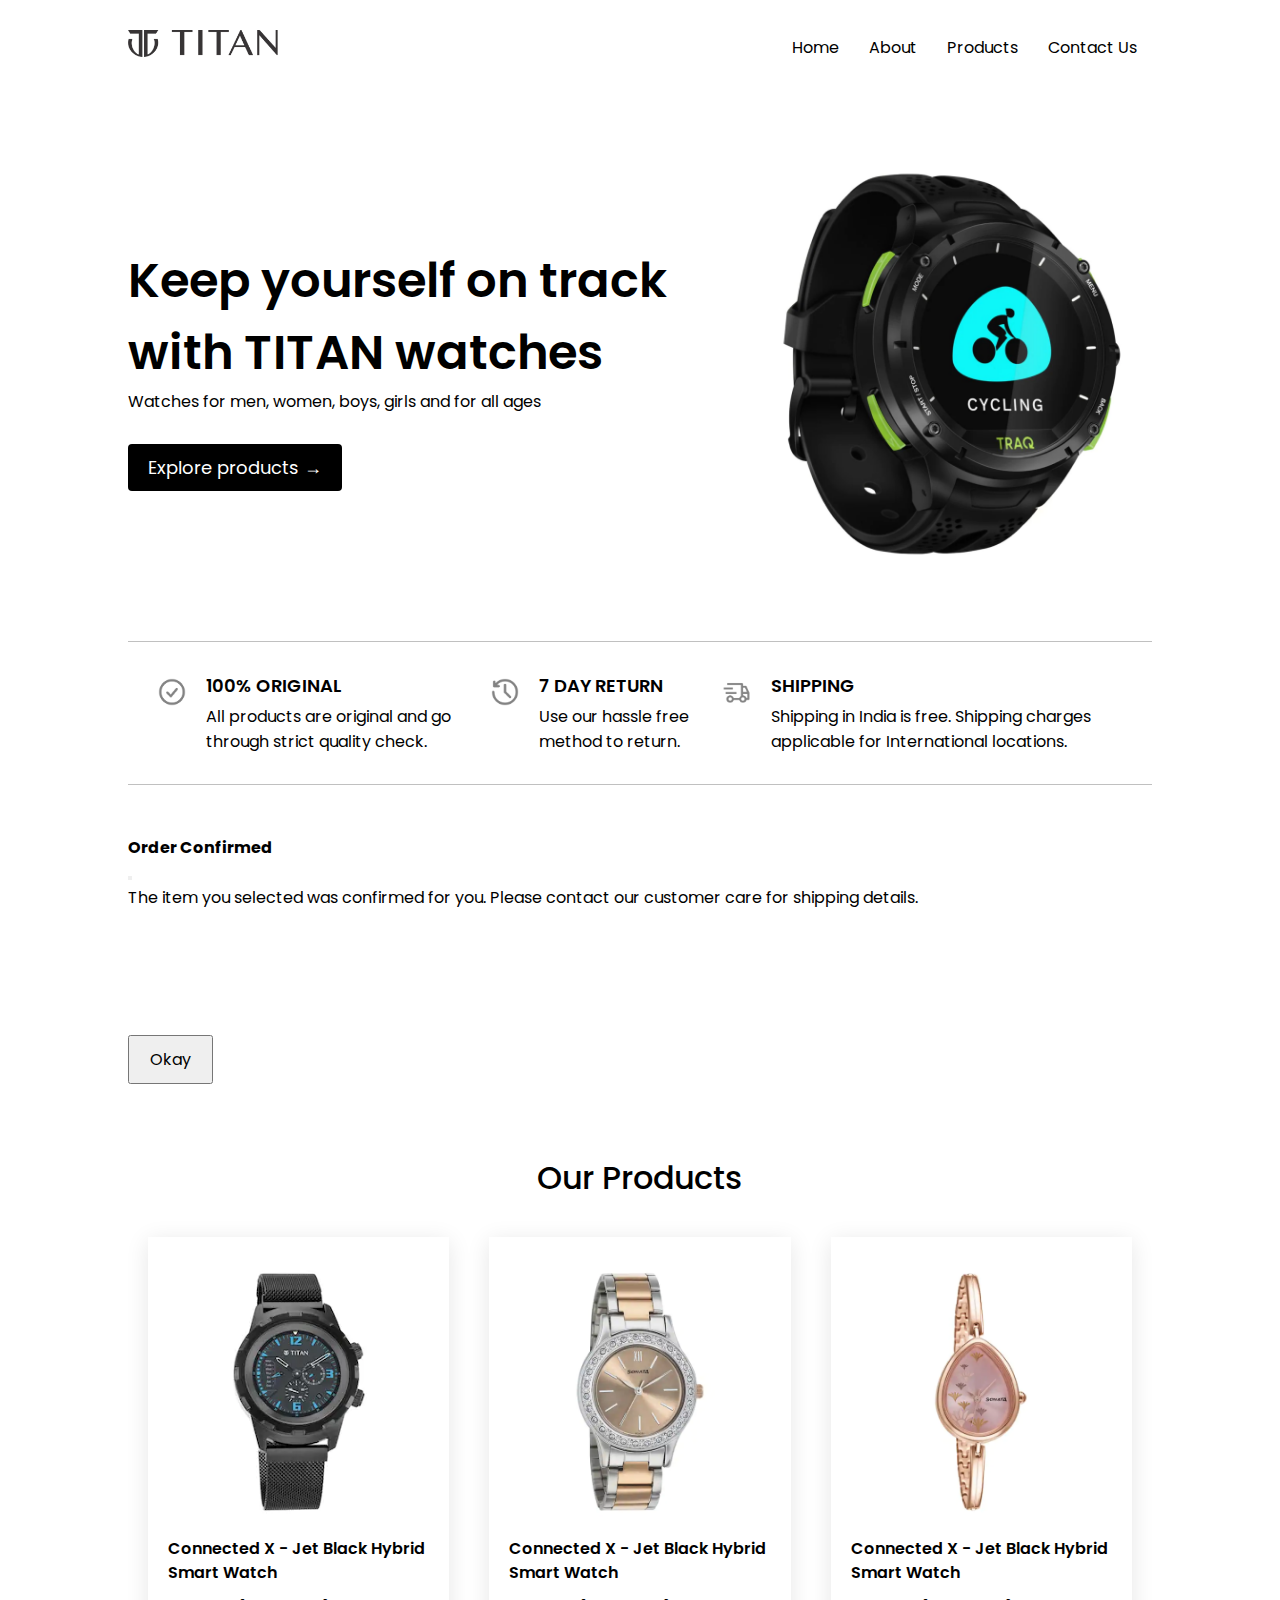
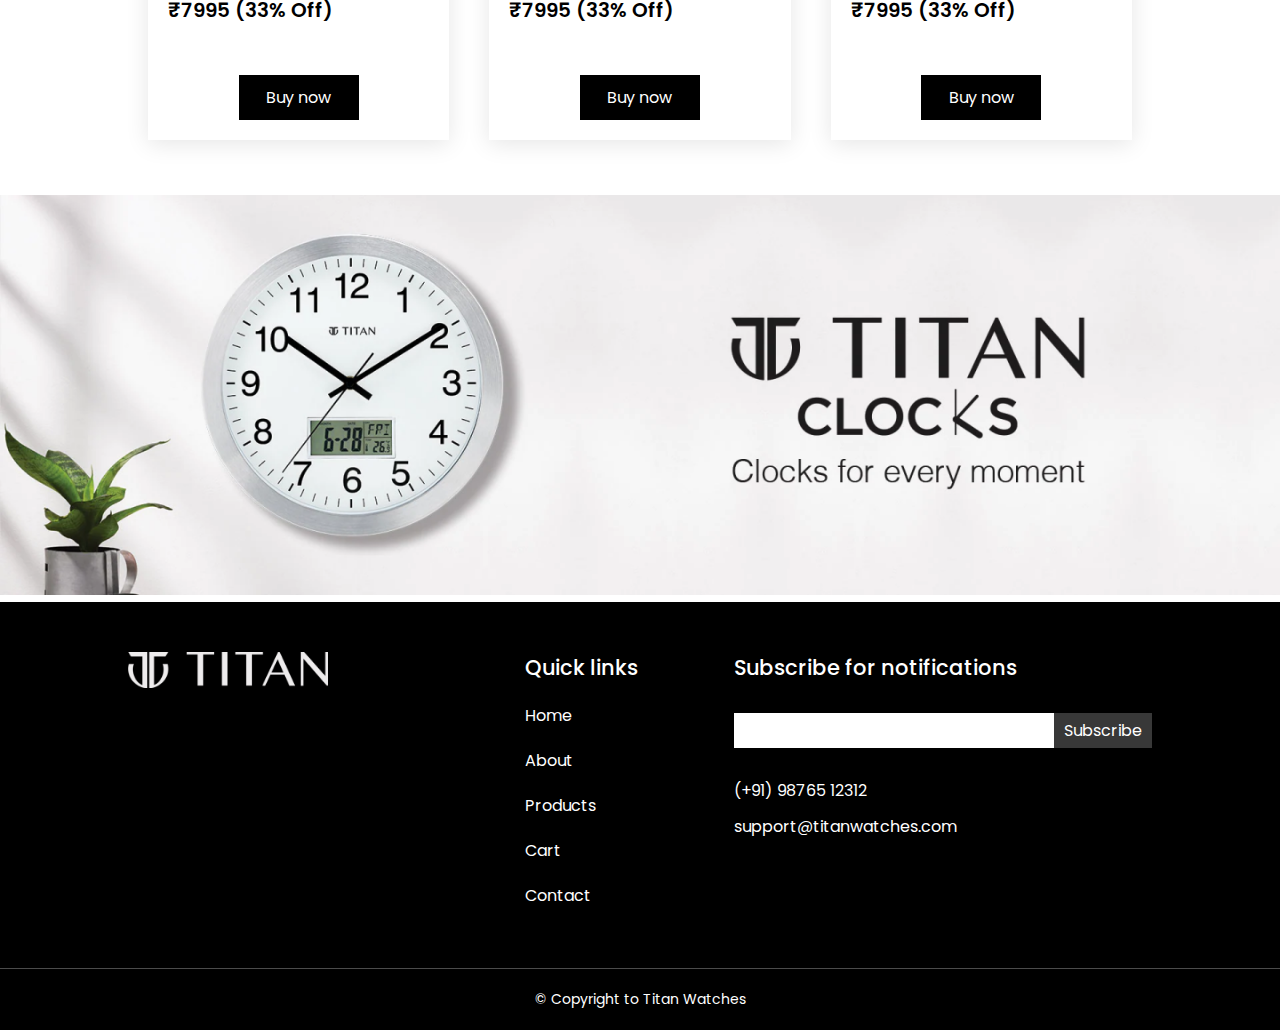
==== commit 6efa4548: "cart is removed from nav" ====
--- a/index.html
+++ b/index.html
@@ -82,9 +82,9 @@
                             <li class="nav__item">
                                 <a href="./products.html">Products</a>
                             </li>
-                            <li class="nav__item">
+                            <!-- <li class="nav__item">
                                 <a href="./cart.html">Cart</a>
-                            </li>
+                            </li> -->
                             <li class="nav__item">
                                 <a href="./contact.html">Contact Us</a>
                             </li>
